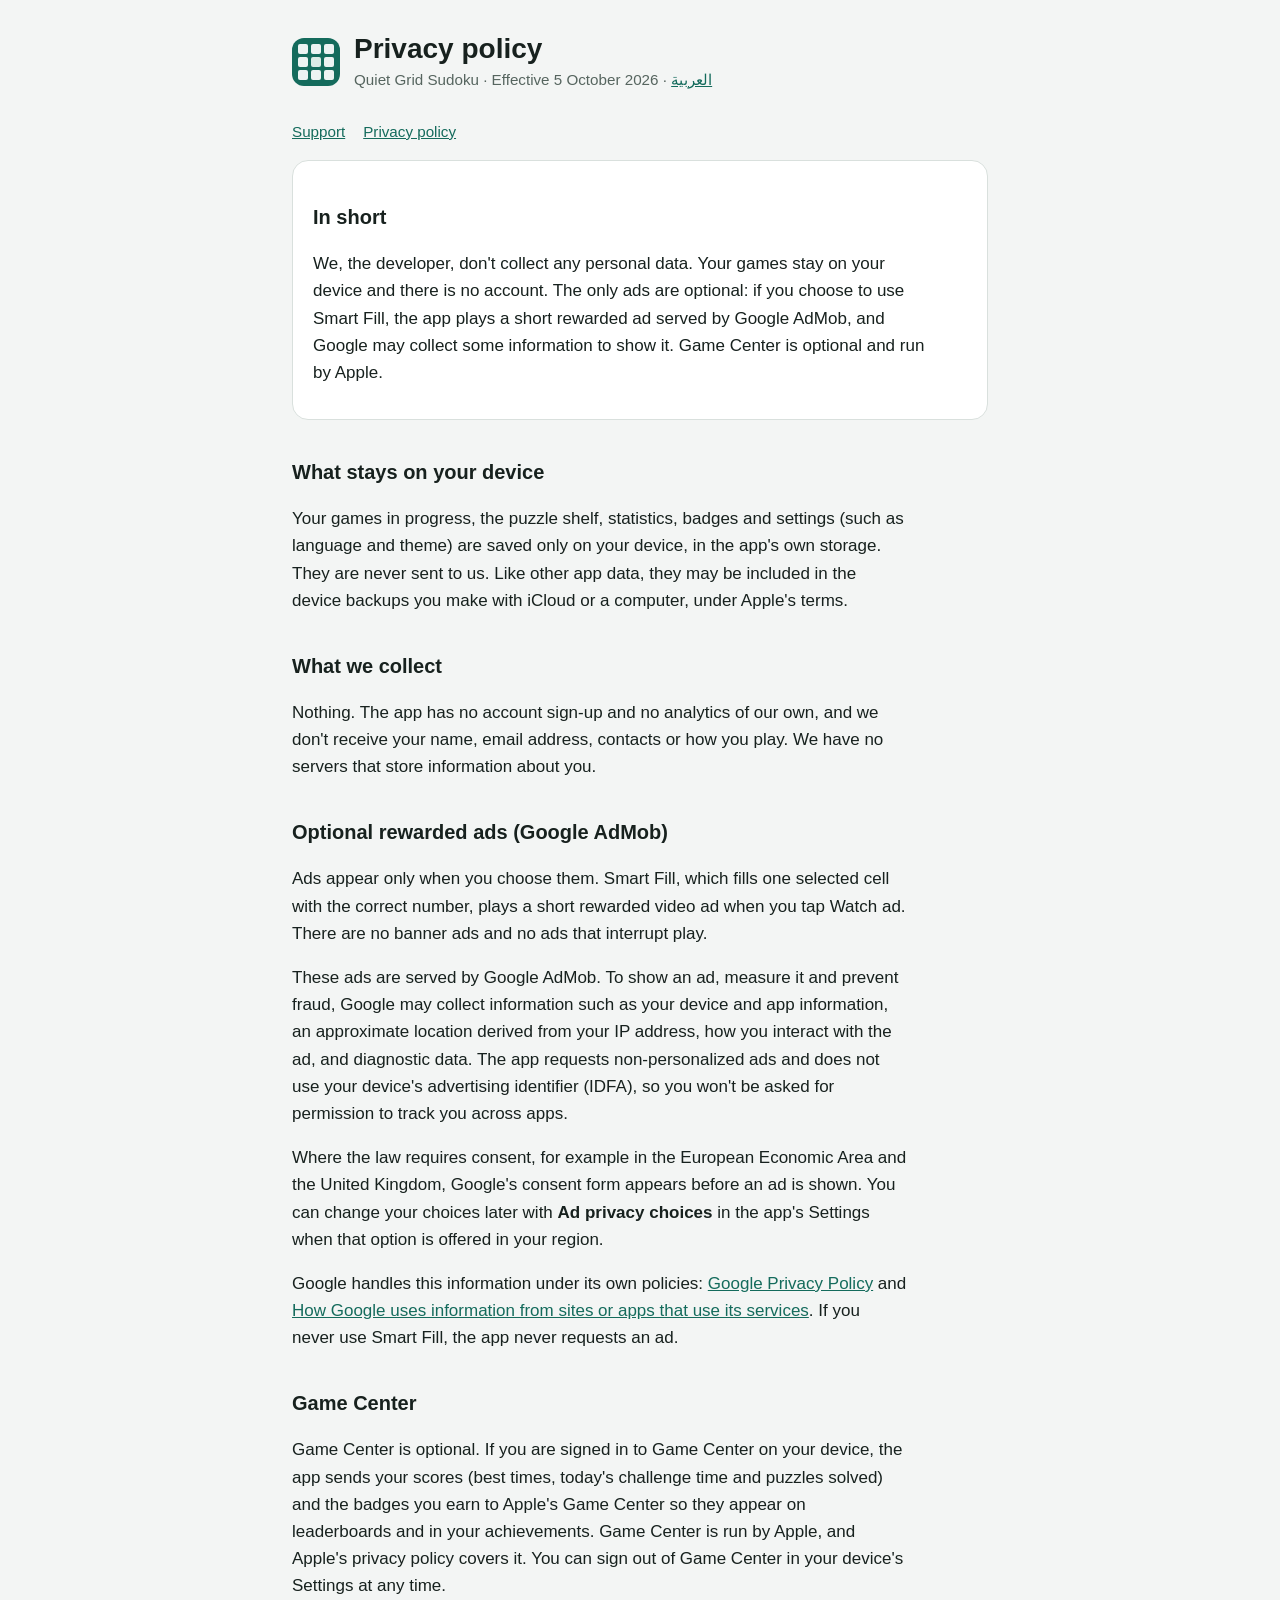
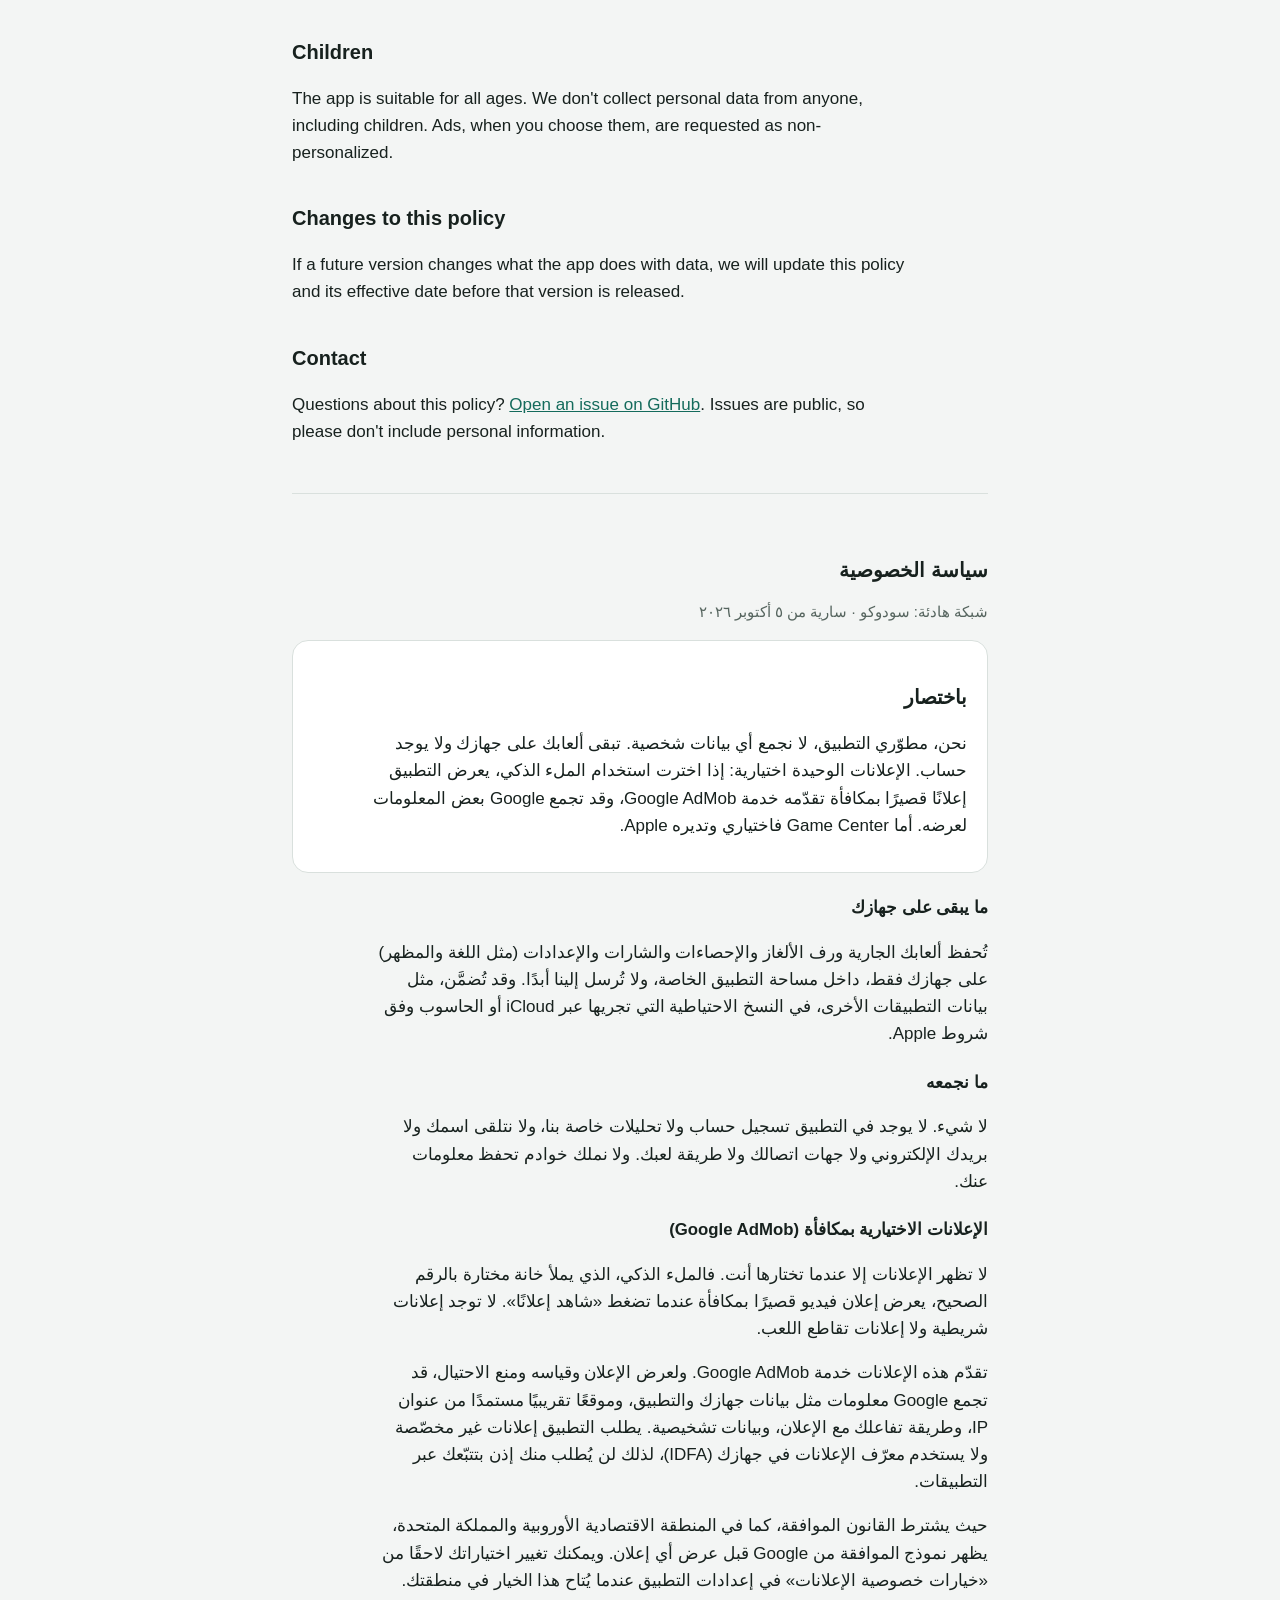
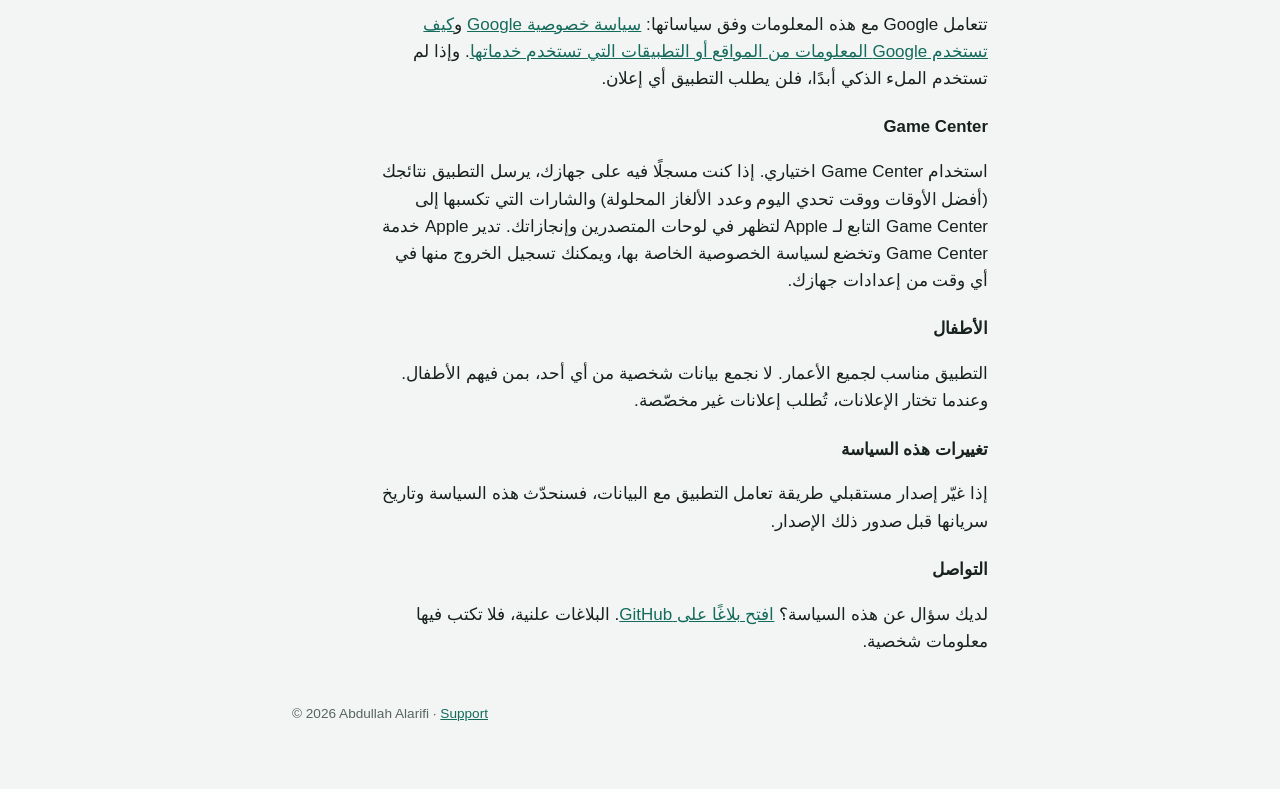
==== privacy.html @ c1a9b1d8 "Add Quiet Grid Sudoku support page and privacy policy English and Arabic support FAQ and privacy pol" ====
<!doctype html>
<html lang="en">
<head>
<meta charset="utf-8">
<meta name="viewport" content="width=device-width, initial-scale=1, viewport-fit=cover">
<title>Quiet Grid Sudoku Privacy Policy</title>
<meta name="description" content="Privacy policy for Quiet Grid Sudoku: games stay on your device; optional rewarded ads are served by Google AdMob.">
<link rel="stylesheet" href="style.css">
</head>
<body>
<div class="page">
  <header>
    <div class="mark" aria-hidden="true"><span></span><span></span><span></span><span></span><span></span><span></span><span></span><span></span><span></span></div>
    <div>
      <h1>Privacy policy</h1>
      <p class="sub">Quiet Grid Sudoku · Effective 5 October 2026 · <a href="#ar" lang="ar">العربية</a></p>
    </div>
  </header>
  <nav aria-label="Pages">
    <a href="./">Support</a>
    <a href="privacy.html">Privacy policy</a>
  </nav>

  <div class="card">
    <h2>In short</h2>
    <p>We, the developer, don't collect any personal data. Your games stay on your device and there is no account. The only ads are optional: if you choose to use Smart Fill, the app plays a short rewarded ad served by Google AdMob, and Google may collect some information to show it. Game Center is optional and run by Apple.</p>
  </div>

  <h2>What stays on your device</h2>
  <p>Your games in progress, the puzzle shelf, statistics, badges and settings (such as language and theme) are saved only on your device, in the app's own storage. They are never sent to us. Like other app data, they may be included in the device backups you make with iCloud or a computer, under Apple's terms.</p>

  <h2>What we collect</h2>
  <p>Nothing. The app has no account sign-up and no analytics of our own, and we don't receive your name, email address, contacts or how you play. We have no servers that store information about you.</p>

  <h2>Optional rewarded ads (Google AdMob)</h2>
  <p>Ads appear only when you choose them. Smart Fill, which fills one selected cell with the correct number, plays a short rewarded video ad when you tap Watch ad. There are no banner ads and no ads that interrupt play.</p>
  <p>These ads are served by Google AdMob. To show an ad, measure it and prevent fraud, Google may collect information such as your device and app information, an approximate location derived from your IP address, how you interact with the ad, and diagnostic data. The app requests non-personalized ads and does not use your device's advertising identifier (IDFA), so you won't be asked for permission to track you across apps.</p>
  <p>Where the law requires consent, for example in the European Economic Area and the United Kingdom, Google's consent form appears before an ad is shown. You can change your choices later with <strong>Ad privacy choices</strong> in the app's Settings when that option is offered in your region.</p>
  <p>Google handles this information under its own policies: <a href="https://policies.google.com/privacy">Google Privacy Policy</a> and <a href="https://policies.google.com/technologies/partner-sites">How Google uses information from sites or apps that use its services</a>. If you never use Smart Fill, the app never requests an ad.</p>

  <h2>Game Center</h2>
  <p>Game Center is optional. If you are signed in to Game Center on your device, the app sends your scores (best times, today's challenge time and puzzles solved) and the badges you earn to Apple's Game Center so they appear on leaderboards and in your achievements. Game Center is run by Apple, and Apple's privacy policy covers it. You can sign out of Game Center in your device's Settings at any time.</p>

  <h2>Children</h2>
  <p>The app is suitable for all ages. We don't collect personal data from anyone, including children. Ads, when you choose them, are requested as non-personalized.</p>

  <h2>Changes to this policy</h2>
  <p>If a future version changes what the app does with data, we will update this policy and its effective date before that version is released.</p>

  <h2>Contact</h2>
  <p>Questions about this policy? <a href="https://github.com/xooox888/quietgrid-site/issues/new">Open an issue on GitHub</a>. Issues are public, so please don't include personal information.</p>

  <section id="ar" lang="ar" dir="rtl">
    <h2>سياسة الخصوصية</h2>
    <p class="note">شبكة هادئة: سودوكو · سارية من ٥ أكتوبر ٢٠٢٦</p>

    <div class="card">
      <h2>باختصار</h2>
      <p>نحن، مطوّري التطبيق، لا نجمع أي بيانات شخصية. تبقى ألعابك على جهازك ولا يوجد حساب. الإعلانات الوحيدة اختيارية: إذا اخترت استخدام الملء الذكي، يعرض التطبيق إعلانًا قصيرًا بمكافأة تقدّمه خدمة Google AdMob، وقد تجمع Google بعض المعلومات لعرضه. أما Game Center فاختياري وتديره Apple.</p>
    </div>

    <h3>ما يبقى على جهازك</h3>
    <p>تُحفظ ألعابك الجارية ورف الألغاز والإحصاءات والشارات والإعدادات (مثل اللغة والمظهر) على جهازك فقط، داخل مساحة التطبيق الخاصة، ولا تُرسل إلينا أبدًا. وقد تُضمَّن، مثل بيانات التطبيقات الأخرى، في النسخ الاحتياطية التي تجريها عبر iCloud أو الحاسوب وفق شروط Apple.</p>

    <h3>ما نجمعه</h3>
    <p>لا شيء. لا يوجد في التطبيق تسجيل حساب ولا تحليلات خاصة بنا، ولا نتلقى اسمك ولا بريدك الإلكتروني ولا جهات اتصالك ولا طريقة لعبك. ولا نملك خوادم تحفظ معلومات عنك.</p>

    <h3>الإعلانات الاختيارية بمكافأة (Google AdMob)</h3>
    <p>لا تظهر الإعلانات إلا عندما تختارها أنت. فالملء الذكي، الذي يملأ خانة مختارة بالرقم الصحيح، يعرض إعلان فيديو قصيرًا بمكافأة عندما تضغط «شاهد إعلانًا». لا توجد إعلانات شريطية ولا إعلانات تقاطع اللعب.</p>
    <p>تقدّم هذه الإعلانات خدمة Google AdMob. ولعرض الإعلان وقياسه ومنع الاحتيال، قد تجمع Google معلومات مثل بيانات جهازك والتطبيق، وموقعًا تقريبيًا مستمدًا من عنوان IP، وطريقة تفاعلك مع الإعلان، وبيانات تشخيصية. يطلب التطبيق إعلانات غير مخصّصة ولا يستخدم معرّف الإعلانات في جهازك (IDFA)، لذلك لن يُطلب منك إذن بتتبّعك عبر التطبيقات.</p>
    <p>حيث يشترط القانون الموافقة، كما في المنطقة الاقتصادية الأوروبية والمملكة المتحدة، يظهر نموذج الموافقة من Google قبل عرض أي إعلان. ويمكنك تغيير اختياراتك لاحقًا من «خيارات خصوصية الإعلانات» في إعدادات التطبيق عندما يُتاح هذا الخيار في منطقتك.</p>
    <p>تتعامل Google مع هذه المعلومات وفق سياساتها: <a href="https://policies.google.com/privacy?hl=ar">سياسة خصوصية Google</a> و<a href="https://policies.google.com/technologies/partner-sites?hl=ar">كيف تستخدم Google المعلومات من المواقع أو التطبيقات التي تستخدم خدماتها</a>. وإذا لم تستخدم الملء الذكي أبدًا، فلن يطلب التطبيق أي إعلان.</p>

    <h3>Game Center</h3>
    <p>استخدام Game Center اختياري. إذا كنت مسجلًا فيه على جهازك، يرسل التطبيق نتائجك (أفضل الأوقات ووقت تحدي اليوم وعدد الألغاز المحلولة) والشارات التي تكسبها إلى Game Center التابع لـ Apple لتظهر في لوحات المتصدرين وإنجازاتك. تدير Apple خدمة Game Center وتخضع لسياسة الخصوصية الخاصة بها، ويمكنك تسجيل الخروج منها في أي وقت من إعدادات جهازك.</p>

    <h3>الأطفال</h3>
    <p>التطبيق مناسب لجميع الأعمار. لا نجمع بيانات شخصية من أي أحد، بمن فيهم الأطفال. وعندما تختار الإعلانات، تُطلب إعلانات غير مخصّصة.</p>

    <h3>تغييرات هذه السياسة</h3>
    <p>إذا غيّر إصدار مستقبلي طريقة تعامل التطبيق مع البيانات، فسنحدّث هذه السياسة وتاريخ سريانها قبل صدور ذلك الإصدار.</p>

    <h3>التواصل</h3>
    <p>لديك سؤال عن هذه السياسة؟ <a href="https://github.com/xooox888/quietgrid-site/issues/new">افتح بلاغًا على GitHub</a>. البلاغات علنية، فلا تكتب فيها معلومات شخصية.</p>
  </section>

  <footer>© 2026 Abdullah Alarifi · <a href="./">Support</a></footer>
</div>
</body>
</html>
---- style.css ----
:root {
  --bg: #f3f5f4;
  --surface: #ffffff;
  --fg: #17211e;
  --muted: #56655f;
  --line: #d9e0dd;
  --accent: #146b5c;
  --accent-soft: #dcebe6;
  color-scheme: light;
}
@media (prefers-color-scheme: dark) {
  :root {
    --bg: #0e1412;
    --surface: #161e1c;
    --fg: #e3ebe8;
    --muted: #9aaba5;
    --line: #2a3633;
    --accent: #5cc7ad;
    --accent-soft: #1b322c;
    color-scheme: dark;
  }
}
* { box-sizing: border-box; }
html { -webkit-text-size-adjust: 100%; }
body {
  margin: 0;
  background: var(--bg);
  color: var(--fg);
  font: 17px/1.6 -apple-system, BlinkMacSystemFont, "SF Pro Text", "Segoe UI", "Noto Sans Arabic", "Geeza Pro", Roboto, sans-serif;
}
.page { max-width: 46rem; margin: 0 auto; padding-inline: 20px; padding-block: 32px 64px; }
header { display: flex; align-items: center; gap: 14px; margin-bottom: 28px; }
.mark { width: 48px; height: 48px; border-radius: 12px; background: var(--accent); display: grid; grid-template-columns: repeat(3, 1fr); gap: 3px; padding: 6px; flex: none; }
.mark span { background: var(--surface); border-radius: 2px; opacity: 0.92; }
.mark span:nth-child(5) { background: var(--accent-soft); opacity: 1; }
h1 { font-size: 1.75rem; line-height: 1.2; margin: 0; }
.sub { margin: 2px 0 0; color: var(--muted); font-size: 0.95rem; }
h2 { font-size: 1.25rem; margin: 36px 0 10px; }
h3 { font-size: 1.05rem; margin: 22px 0 6px; }
p, li { max-width: 65ch; }
a { color: var(--accent); }
nav { display: flex; flex-wrap: wrap; gap: 8px 18px; margin-bottom: 8px; font-size: 0.95rem; }
.card { background: var(--surface); border: 1px solid var(--line); border-radius: 16px; padding: 4px 20px 16px; margin-top: 16px; }
.button { display: inline-block; background: var(--accent); color: var(--surface); text-decoration: none; font-weight: 600; padding: 10px 18px; border-radius: 12px; }
.note { color: var(--muted); font-size: 0.92rem; }
[dir="rtl"] { text-align: right; }
section[lang="ar"] { margin-top: 48px; padding-top: 24px; border-top: 1px solid var(--line); }
footer { margin-top: 48px; color: var(--muted); font-size: 0.85rem; }
a:focus-visible, .button:focus-visible { outline: 3px solid var(--accent); outline-offset: 2px; }
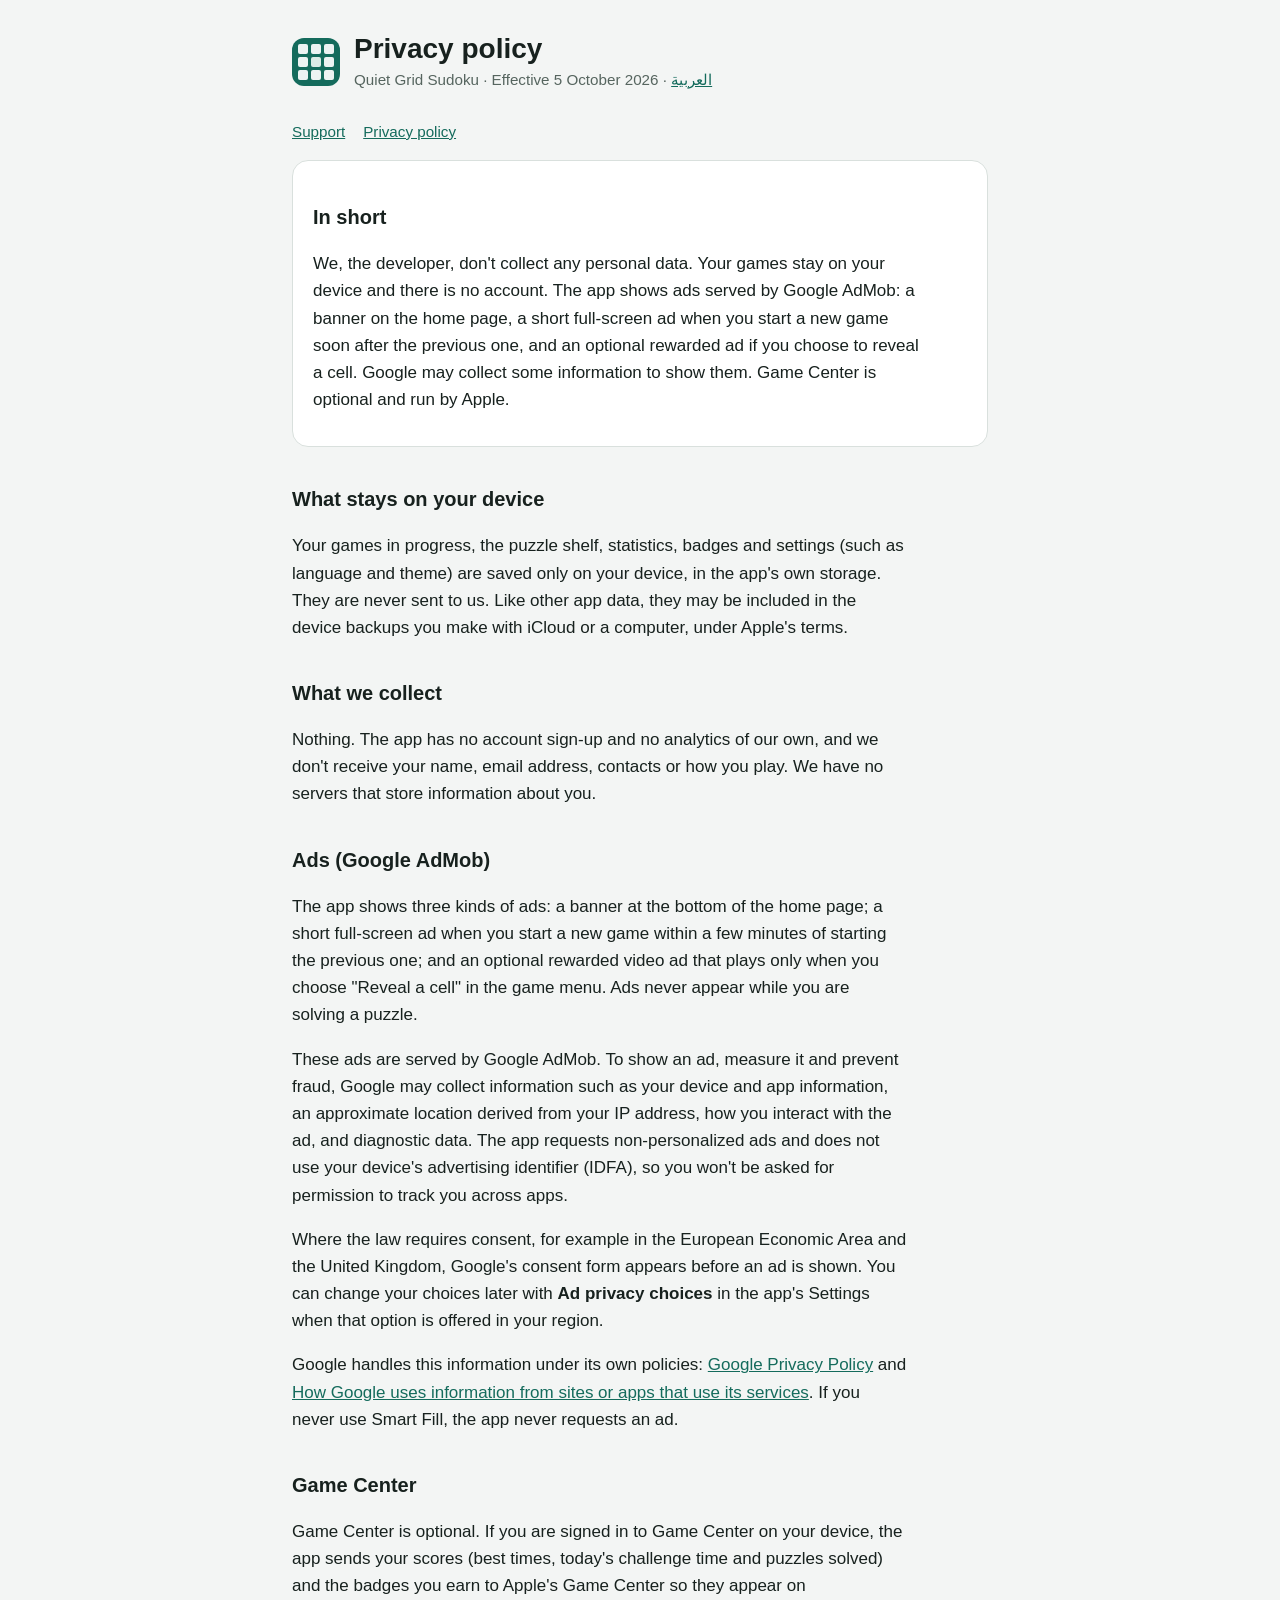
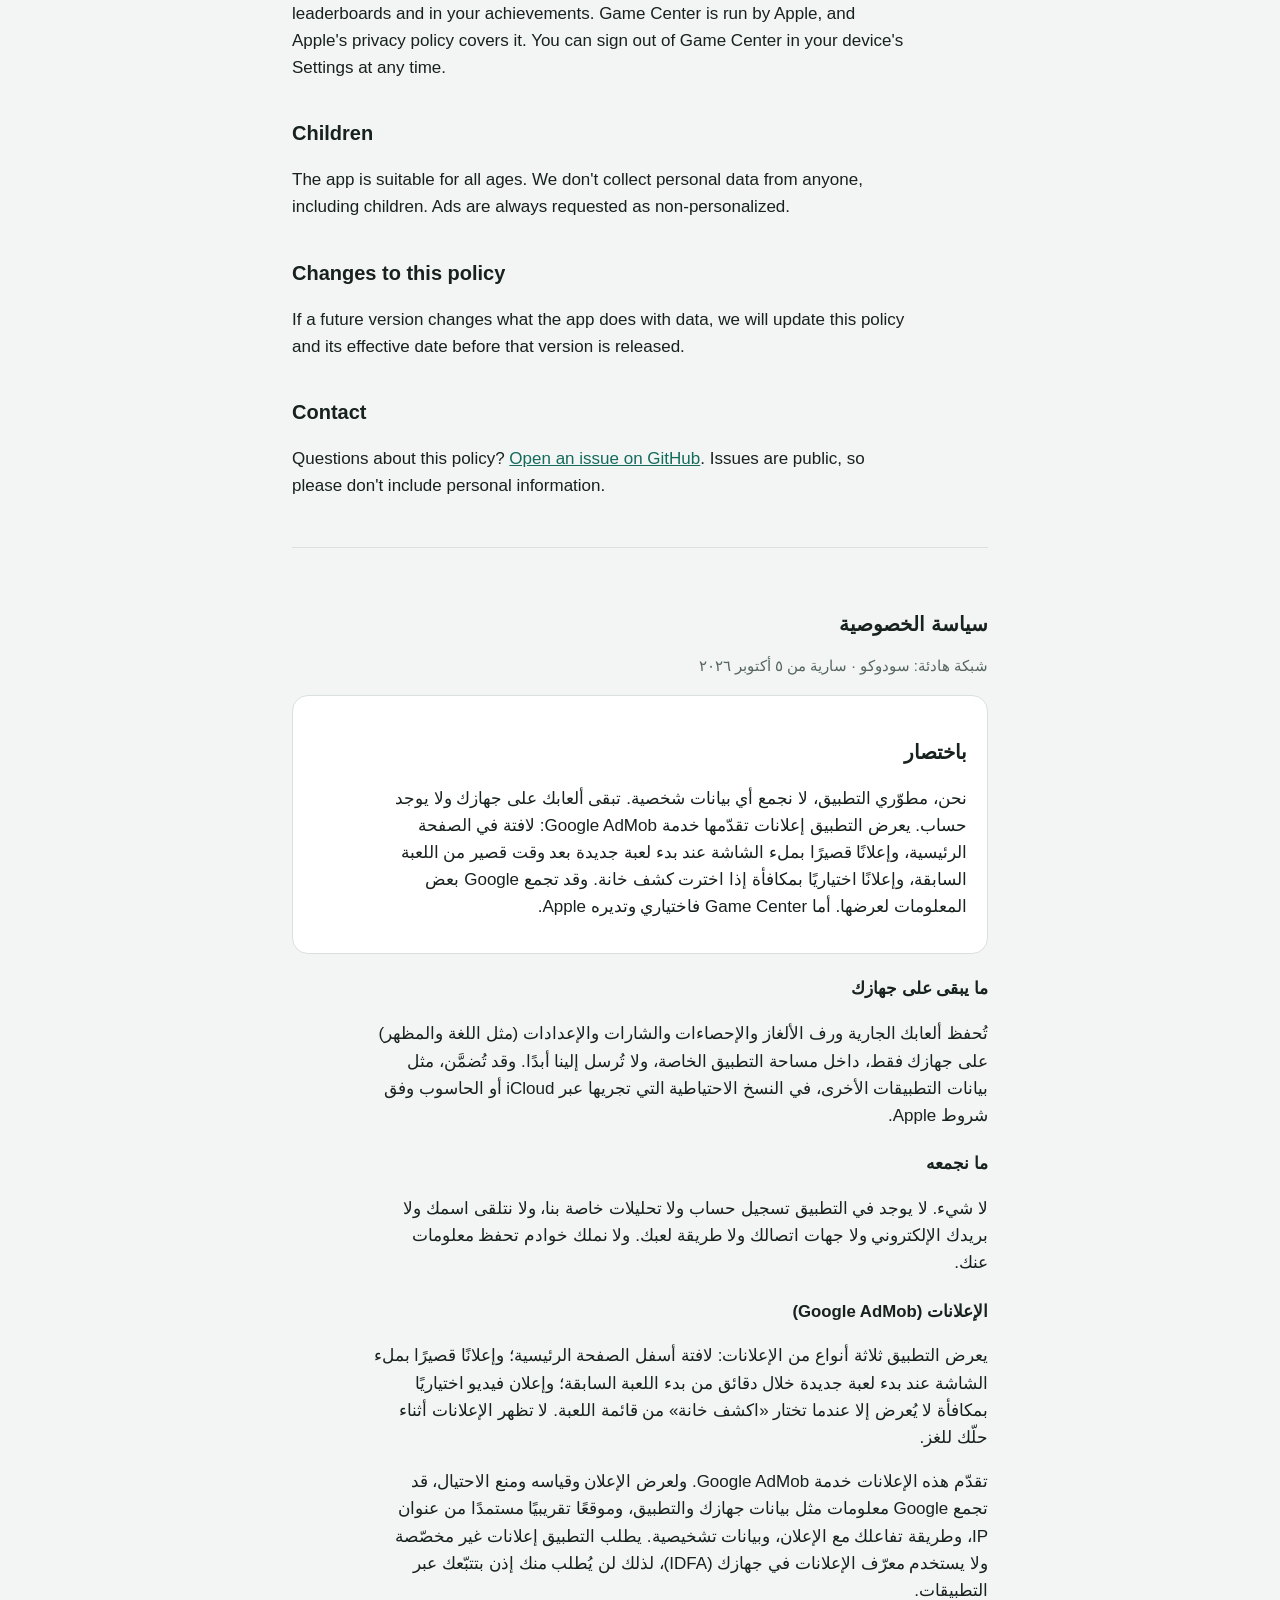
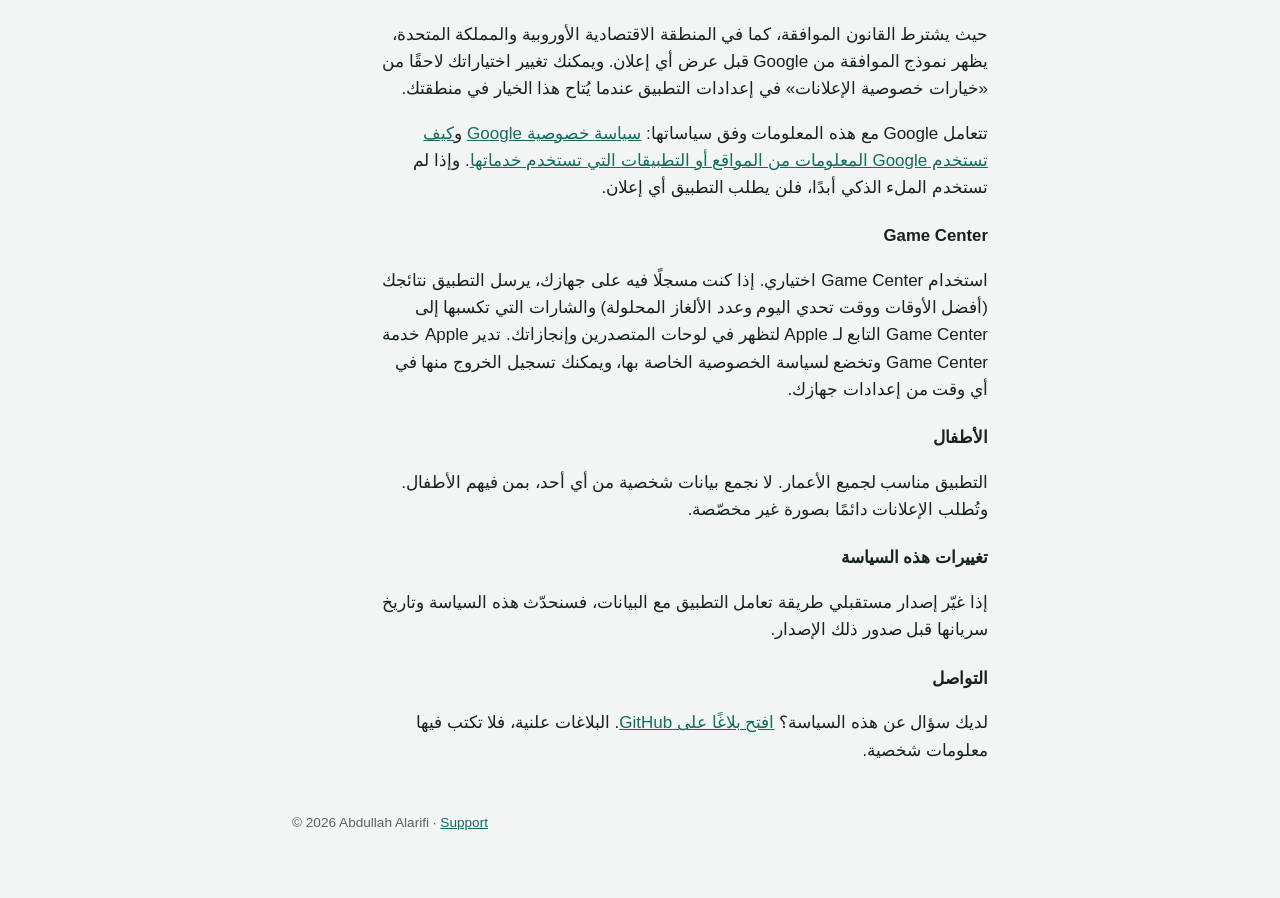
==== commit 567e5385: "Describe banner, interstitial and rewarded ads; Smart Fill now pencils notes Co-Authored-By: Claude " ====
--- a/privacy.html
+++ b/privacy.html
@@ -4,7 +4,7 @@
 <meta charset="utf-8">
 <meta name="viewport" content="width=device-width, initial-scale=1, viewport-fit=cover">
 <title>Quiet Grid Sudoku Privacy Policy</title>
-<meta name="description" content="Privacy policy for Quiet Grid Sudoku: games stay on your device; optional rewarded ads are served by Google AdMob.">
+<meta name="description" content="Privacy policy for Quiet Grid Sudoku: games stay on your device; ads are served by Google AdMob.">
 <link rel="stylesheet" href="style.css">
 </head>
 <body>
@@ -23,7 +23,7 @@
 
   <div class="card">
     <h2>In short</h2>
-    <p>We, the developer, don't collect any personal data. Your games stay on your device and there is no account. The only ads are optional: if you choose to use Smart Fill, the app plays a short rewarded ad served by Google AdMob, and Google may collect some information to show it. Game Center is optional and run by Apple.</p>
+    <p>We, the developer, don't collect any personal data. Your games stay on your device and there is no account. The app shows ads served by Google AdMob: a banner on the home page, a short full-screen ad when you start a new game soon after the previous one, and an optional rewarded ad if you choose to reveal a cell. Google may collect some information to show them. Game Center is optional and run by Apple.</p>
   </div>
 
   <h2>What stays on your device</h2>
@@ -32,8 +32,8 @@
   <h2>What we collect</h2>
   <p>Nothing. The app has no account sign-up and no analytics of our own, and we don't receive your name, email address, contacts or how you play. We have no servers that store information about you.</p>
 
-  <h2>Optional rewarded ads (Google AdMob)</h2>
-  <p>Ads appear only when you choose them. Smart Fill, which fills one selected cell with the correct number, plays a short rewarded video ad when you tap Watch ad. There are no banner ads and no ads that interrupt play.</p>
+  <h2>Ads (Google AdMob)</h2>
+  <p>The app shows three kinds of ads: a banner at the bottom of the home page; a short full-screen ad when you start a new game within a few minutes of starting the previous one; and an optional rewarded video ad that plays only when you choose "Reveal a cell" in the game menu. Ads never appear while you are solving a puzzle.</p>
   <p>These ads are served by Google AdMob. To show an ad, measure it and prevent fraud, Google may collect information such as your device and app information, an approximate location derived from your IP address, how you interact with the ad, and diagnostic data. The app requests non-personalized ads and does not use your device's advertising identifier (IDFA), so you won't be asked for permission to track you across apps.</p>
   <p>Where the law requires consent, for example in the European Economic Area and the United Kingdom, Google's consent form appears before an ad is shown. You can change your choices later with <strong>Ad privacy choices</strong> in the app's Settings when that option is offered in your region.</p>
   <p>Google handles this information under its own policies: <a href="https://policies.google.com/privacy">Google Privacy Policy</a> and <a href="https://policies.google.com/technologies/partner-sites">How Google uses information from sites or apps that use its services</a>. If you never use Smart Fill, the app never requests an ad.</p>
@@ -42,7 +42,7 @@
   <p>Game Center is optional. If you are signed in to Game Center on your device, the app sends your scores (best times, today's challenge time and puzzles solved) and the badges you earn to Apple's Game Center so they appear on leaderboards and in your achievements. Game Center is run by Apple, and Apple's privacy policy covers it. You can sign out of Game Center in your device's Settings at any time.</p>
 
   <h2>Children</h2>
-  <p>The app is suitable for all ages. We don't collect personal data from anyone, including children. Ads, when you choose them, are requested as non-personalized.</p>
+  <p>The app is suitable for all ages. We don't collect personal data from anyone, including children. Ads are always requested as non-personalized.</p>
 
   <h2>Changes to this policy</h2>
   <p>If a future version changes what the app does with data, we will update this policy and its effective date before that version is released.</p>
@@ -56,7 +56,7 @@
 
     <div class="card">
       <h2>باختصار</h2>
-      <p>نحن، مطوّري التطبيق، لا نجمع أي بيانات شخصية. تبقى ألعابك على جهازك ولا يوجد حساب. الإعلانات الوحيدة اختيارية: إذا اخترت استخدام الملء الذكي، يعرض التطبيق إعلانًا قصيرًا بمكافأة تقدّمه خدمة Google AdMob، وقد تجمع Google بعض المعلومات لعرضه. أما Game Center فاختياري وتديره Apple.</p>
+      <p>نحن، مطوّري التطبيق، لا نجمع أي بيانات شخصية. تبقى ألعابك على جهازك ولا يوجد حساب. يعرض التطبيق إعلانات تقدّمها خدمة Google AdMob: لافتة في الصفحة الرئيسية، وإعلانًا قصيرًا بملء الشاشة عند بدء لعبة جديدة بعد وقت قصير من اللعبة السابقة، وإعلانًا اختياريًا بمكافأة إذا اخترت كشف خانة. وقد تجمع Google بعض المعلومات لعرضها. أما Game Center فاختياري وتديره Apple.</p>
     </div>
 
     <h3>ما يبقى على جهازك</h3>
@@ -65,8 +65,8 @@
     <h3>ما نجمعه</h3>
     <p>لا شيء. لا يوجد في التطبيق تسجيل حساب ولا تحليلات خاصة بنا، ولا نتلقى اسمك ولا بريدك الإلكتروني ولا جهات اتصالك ولا طريقة لعبك. ولا نملك خوادم تحفظ معلومات عنك.</p>
 
-    <h3>الإعلانات الاختيارية بمكافأة (Google AdMob)</h3>
-    <p>لا تظهر الإعلانات إلا عندما تختارها أنت. فالملء الذكي، الذي يملأ خانة مختارة بالرقم الصحيح، يعرض إعلان فيديو قصيرًا بمكافأة عندما تضغط «شاهد إعلانًا». لا توجد إعلانات شريطية ولا إعلانات تقاطع اللعب.</p>
+    <h3>الإعلانات (Google AdMob)</h3>
+    <p>يعرض التطبيق ثلاثة أنواع من الإعلانات: لافتة أسفل الصفحة الرئيسية؛ وإعلانًا قصيرًا بملء الشاشة عند بدء لعبة جديدة خلال دقائق من بدء اللعبة السابقة؛ وإعلان فيديو اختياريًا بمكافأة لا يُعرض إلا عندما تختار «اكشف خانة» من قائمة اللعبة. لا تظهر الإعلانات أثناء حلّك للغز.</p>
     <p>تقدّم هذه الإعلانات خدمة Google AdMob. ولعرض الإعلان وقياسه ومنع الاحتيال، قد تجمع Google معلومات مثل بيانات جهازك والتطبيق، وموقعًا تقريبيًا مستمدًا من عنوان IP، وطريقة تفاعلك مع الإعلان، وبيانات تشخيصية. يطلب التطبيق إعلانات غير مخصّصة ولا يستخدم معرّف الإعلانات في جهازك (IDFA)، لذلك لن يُطلب منك إذن بتتبّعك عبر التطبيقات.</p>
     <p>حيث يشترط القانون الموافقة، كما في المنطقة الاقتصادية الأوروبية والمملكة المتحدة، يظهر نموذج الموافقة من Google قبل عرض أي إعلان. ويمكنك تغيير اختياراتك لاحقًا من «خيارات خصوصية الإعلانات» في إعدادات التطبيق عندما يُتاح هذا الخيار في منطقتك.</p>
     <p>تتعامل Google مع هذه المعلومات وفق سياساتها: <a href="https://policies.google.com/privacy?hl=ar">سياسة خصوصية Google</a> و<a href="https://policies.google.com/technologies/partner-sites?hl=ar">كيف تستخدم Google المعلومات من المواقع أو التطبيقات التي تستخدم خدماتها</a>. وإذا لم تستخدم الملء الذكي أبدًا، فلن يطلب التطبيق أي إعلان.</p>
@@ -75,7 +75,7 @@
     <p>استخدام Game Center اختياري. إذا كنت مسجلًا فيه على جهازك، يرسل التطبيق نتائجك (أفضل الأوقات ووقت تحدي اليوم وعدد الألغاز المحلولة) والشارات التي تكسبها إلى Game Center التابع لـ Apple لتظهر في لوحات المتصدرين وإنجازاتك. تدير Apple خدمة Game Center وتخضع لسياسة الخصوصية الخاصة بها، ويمكنك تسجيل الخروج منها في أي وقت من إعدادات جهازك.</p>
 
     <h3>الأطفال</h3>
-    <p>التطبيق مناسب لجميع الأعمار. لا نجمع بيانات شخصية من أي أحد، بمن فيهم الأطفال. وعندما تختار الإعلانات، تُطلب إعلانات غير مخصّصة.</p>
+    <p>التطبيق مناسب لجميع الأعمار. لا نجمع بيانات شخصية من أي أحد، بمن فيهم الأطفال. وتُطلب الإعلانات دائمًا بصورة غير مخصّصة.</p>
 
     <h3>تغييرات هذه السياسة</h3>
     <p>إذا غيّر إصدار مستقبلي طريقة تعامل التطبيق مع البيانات، فسنحدّث هذه السياسة وتاريخ سريانها قبل صدور ذلك الإصدار.</p>
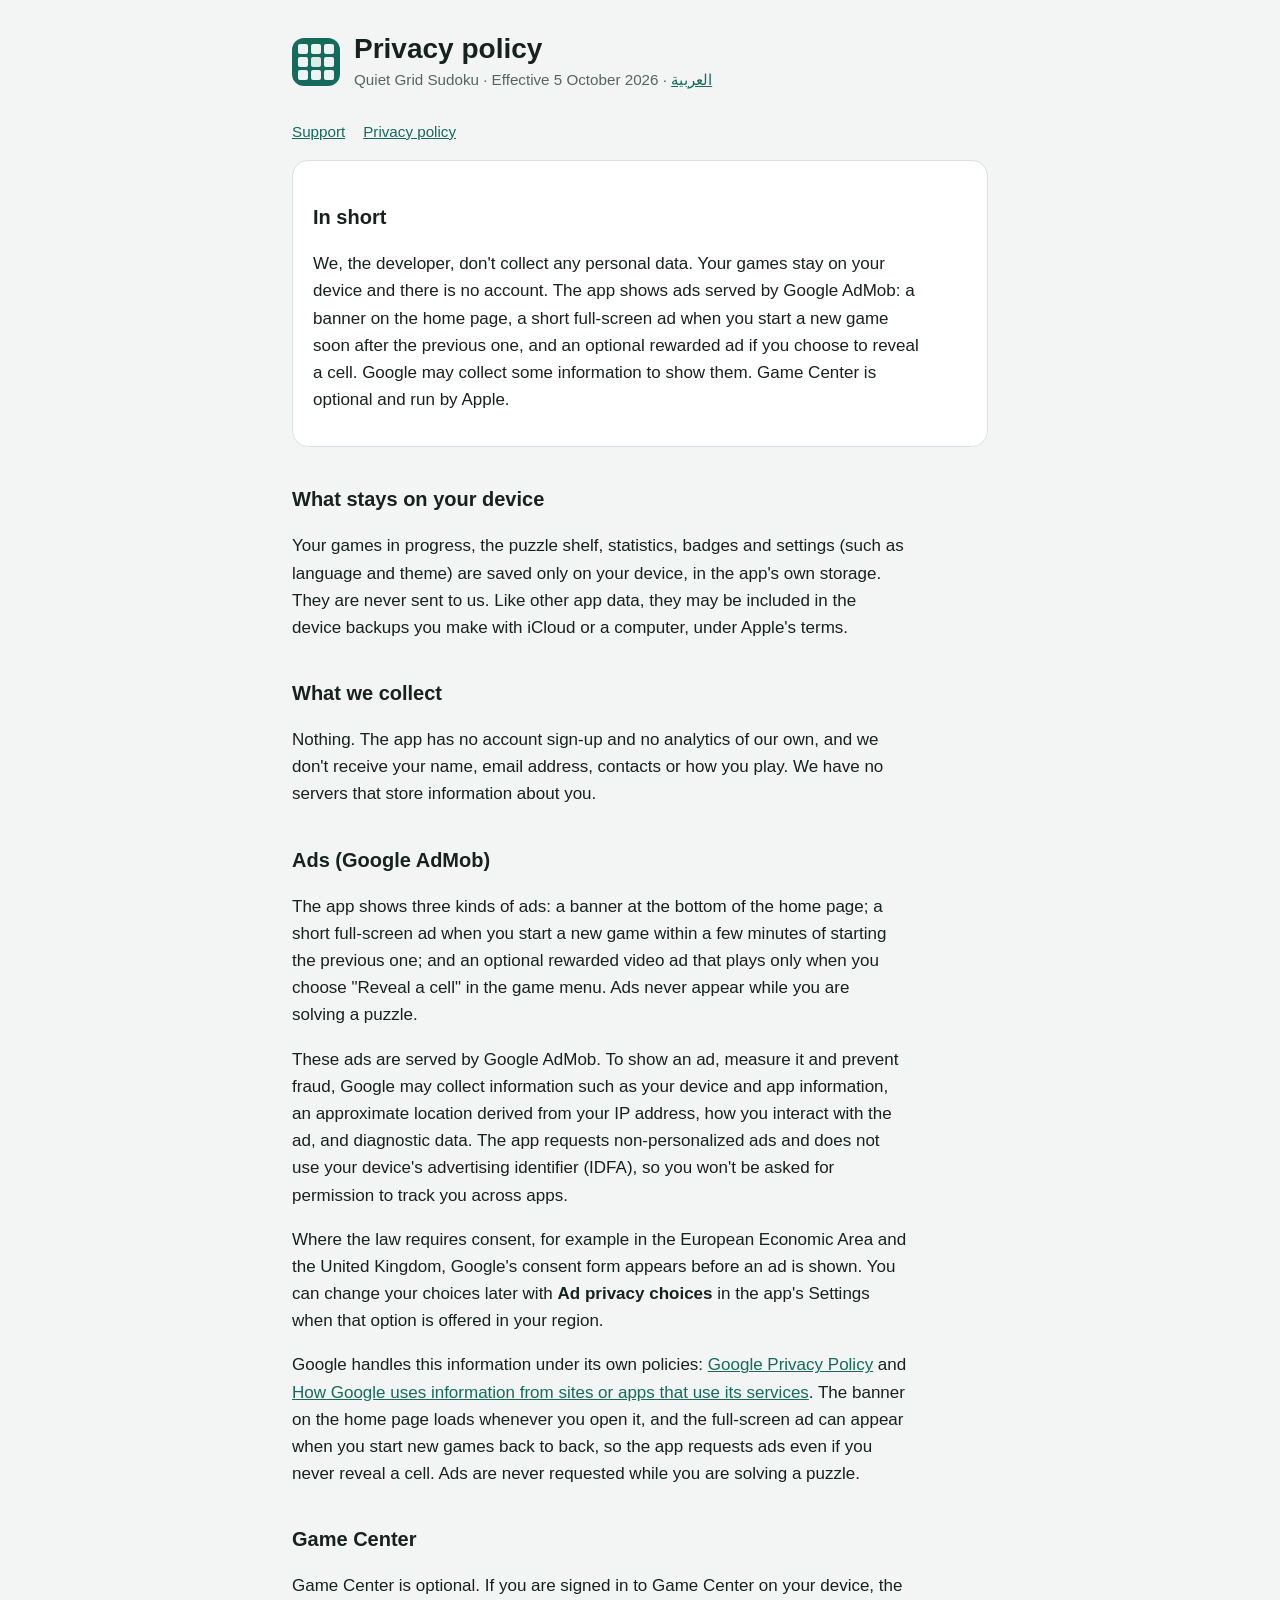
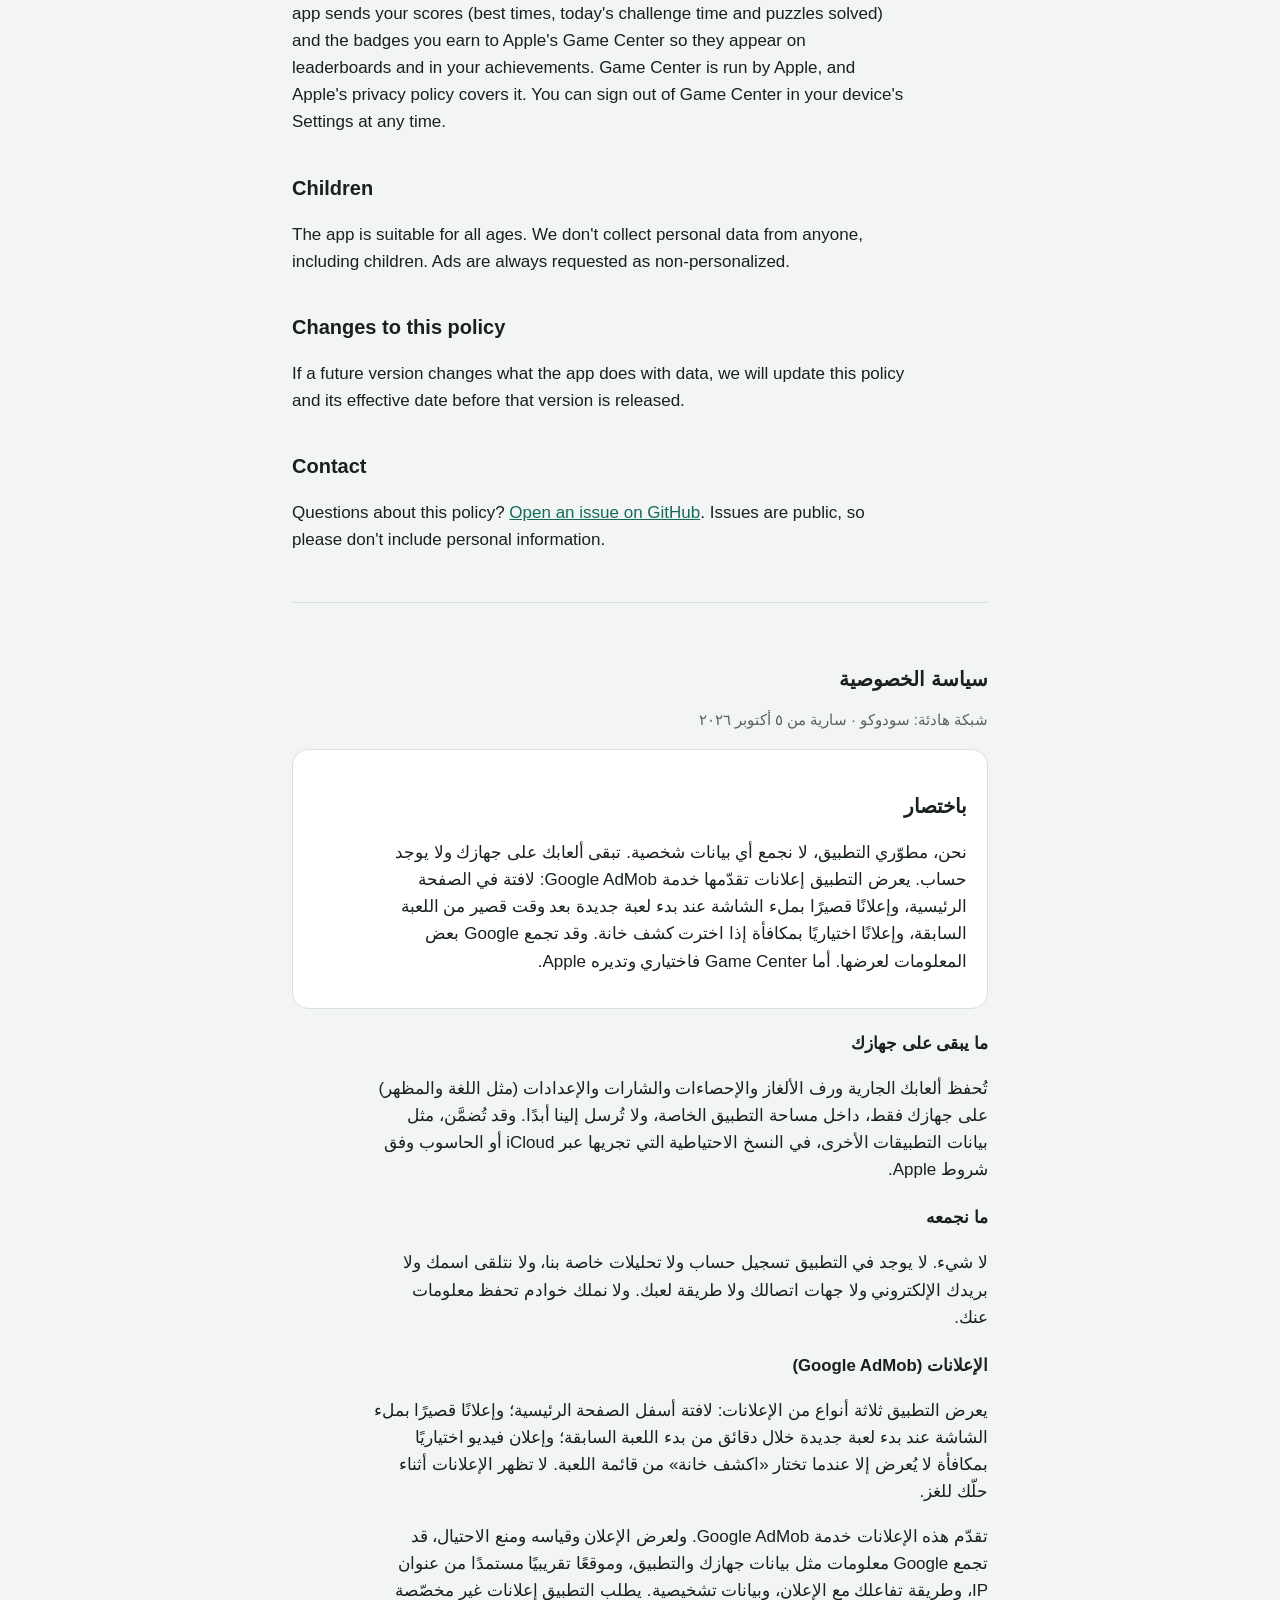
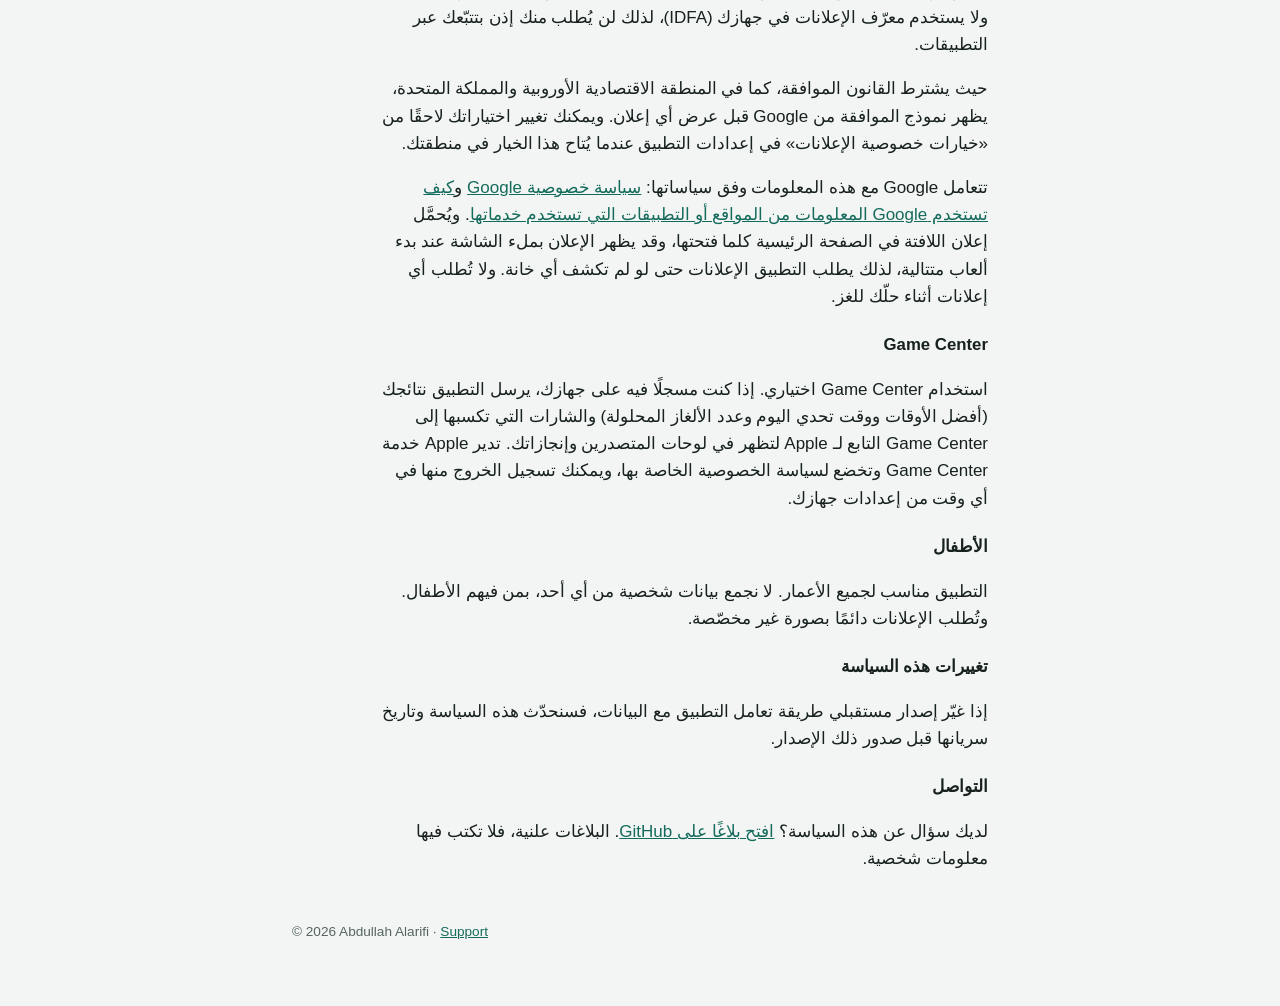
==== commit 20c83964: "Privacy policy: ads are requested on the home page and between games, not only for Reveal a cell Co-" ====
--- a/privacy.html
+++ b/privacy.html
@@ -36,7 +36,7 @@
   <p>The app shows three kinds of ads: a banner at the bottom of the home page; a short full-screen ad when you start a new game within a few minutes of starting the previous one; and an optional rewarded video ad that plays only when you choose "Reveal a cell" in the game menu. Ads never appear while you are solving a puzzle.</p>
   <p>These ads are served by Google AdMob. To show an ad, measure it and prevent fraud, Google may collect information such as your device and app information, an approximate location derived from your IP address, how you interact with the ad, and diagnostic data. The app requests non-personalized ads and does not use your device's advertising identifier (IDFA), so you won't be asked for permission to track you across apps.</p>
   <p>Where the law requires consent, for example in the European Economic Area and the United Kingdom, Google's consent form appears before an ad is shown. You can change your choices later with <strong>Ad privacy choices</strong> in the app's Settings when that option is offered in your region.</p>
-  <p>Google handles this information under its own policies: <a href="https://policies.google.com/privacy">Google Privacy Policy</a> and <a href="https://policies.google.com/technologies/partner-sites">How Google uses information from sites or apps that use its services</a>. If you never use Smart Fill, the app never requests an ad.</p>
+  <p>Google handles this information under its own policies: <a href="https://policies.google.com/privacy">Google Privacy Policy</a> and <a href="https://policies.google.com/technologies/partner-sites">How Google uses information from sites or apps that use its services</a>. The banner on the home page loads whenever you open it, and the full-screen ad can appear when you start new games back to back, so the app requests ads even if you never reveal a cell. Ads are never requested while you are solving a puzzle.</p>
 
   <h2>Game Center</h2>
   <p>Game Center is optional. If you are signed in to Game Center on your device, the app sends your scores (best times, today's challenge time and puzzles solved) and the badges you earn to Apple's Game Center so they appear on leaderboards and in your achievements. Game Center is run by Apple, and Apple's privacy policy covers it. You can sign out of Game Center in your device's Settings at any time.</p>
@@ -69,7 +69,7 @@
     <p>يعرض التطبيق ثلاثة أنواع من الإعلانات: لافتة أسفل الصفحة الرئيسية؛ وإعلانًا قصيرًا بملء الشاشة عند بدء لعبة جديدة خلال دقائق من بدء اللعبة السابقة؛ وإعلان فيديو اختياريًا بمكافأة لا يُعرض إلا عندما تختار «اكشف خانة» من قائمة اللعبة. لا تظهر الإعلانات أثناء حلّك للغز.</p>
     <p>تقدّم هذه الإعلانات خدمة Google AdMob. ولعرض الإعلان وقياسه ومنع الاحتيال، قد تجمع Google معلومات مثل بيانات جهازك والتطبيق، وموقعًا تقريبيًا مستمدًا من عنوان IP، وطريقة تفاعلك مع الإعلان، وبيانات تشخيصية. يطلب التطبيق إعلانات غير مخصّصة ولا يستخدم معرّف الإعلانات في جهازك (IDFA)، لذلك لن يُطلب منك إذن بتتبّعك عبر التطبيقات.</p>
     <p>حيث يشترط القانون الموافقة، كما في المنطقة الاقتصادية الأوروبية والمملكة المتحدة، يظهر نموذج الموافقة من Google قبل عرض أي إعلان. ويمكنك تغيير اختياراتك لاحقًا من «خيارات خصوصية الإعلانات» في إعدادات التطبيق عندما يُتاح هذا الخيار في منطقتك.</p>
-    <p>تتعامل Google مع هذه المعلومات وفق سياساتها: <a href="https://policies.google.com/privacy?hl=ar">سياسة خصوصية Google</a> و<a href="https://policies.google.com/technologies/partner-sites?hl=ar">كيف تستخدم Google المعلومات من المواقع أو التطبيقات التي تستخدم خدماتها</a>. وإذا لم تستخدم الملء الذكي أبدًا، فلن يطلب التطبيق أي إعلان.</p>
+    <p>تتعامل Google مع هذه المعلومات وفق سياساتها: <a href="https://policies.google.com/privacy?hl=ar">سياسة خصوصية Google</a> و<a href="https://policies.google.com/technologies/partner-sites?hl=ar">كيف تستخدم Google المعلومات من المواقع أو التطبيقات التي تستخدم خدماتها</a>. ويُحمَّل إعلان اللافتة في الصفحة الرئيسية كلما فتحتها، وقد يظهر الإعلان بملء الشاشة عند بدء ألعاب متتالية، لذلك يطلب التطبيق الإعلانات حتى لو لم تكشف أي خانة. ولا تُطلب أي إعلانات أثناء حلّك للغز.</p>
 
     <h3>Game Center</h3>
     <p>استخدام Game Center اختياري. إذا كنت مسجلًا فيه على جهازك، يرسل التطبيق نتائجك (أفضل الأوقات ووقت تحدي اليوم وعدد الألغاز المحلولة) والشارات التي تكسبها إلى Game Center التابع لـ Apple لتظهر في لوحات المتصدرين وإنجازاتك. تدير Apple خدمة Game Center وتخضع لسياسة الخصوصية الخاصة بها، ويمكنك تسجيل الخروج منها في أي وقت من إعدادات جهازك.</p>
